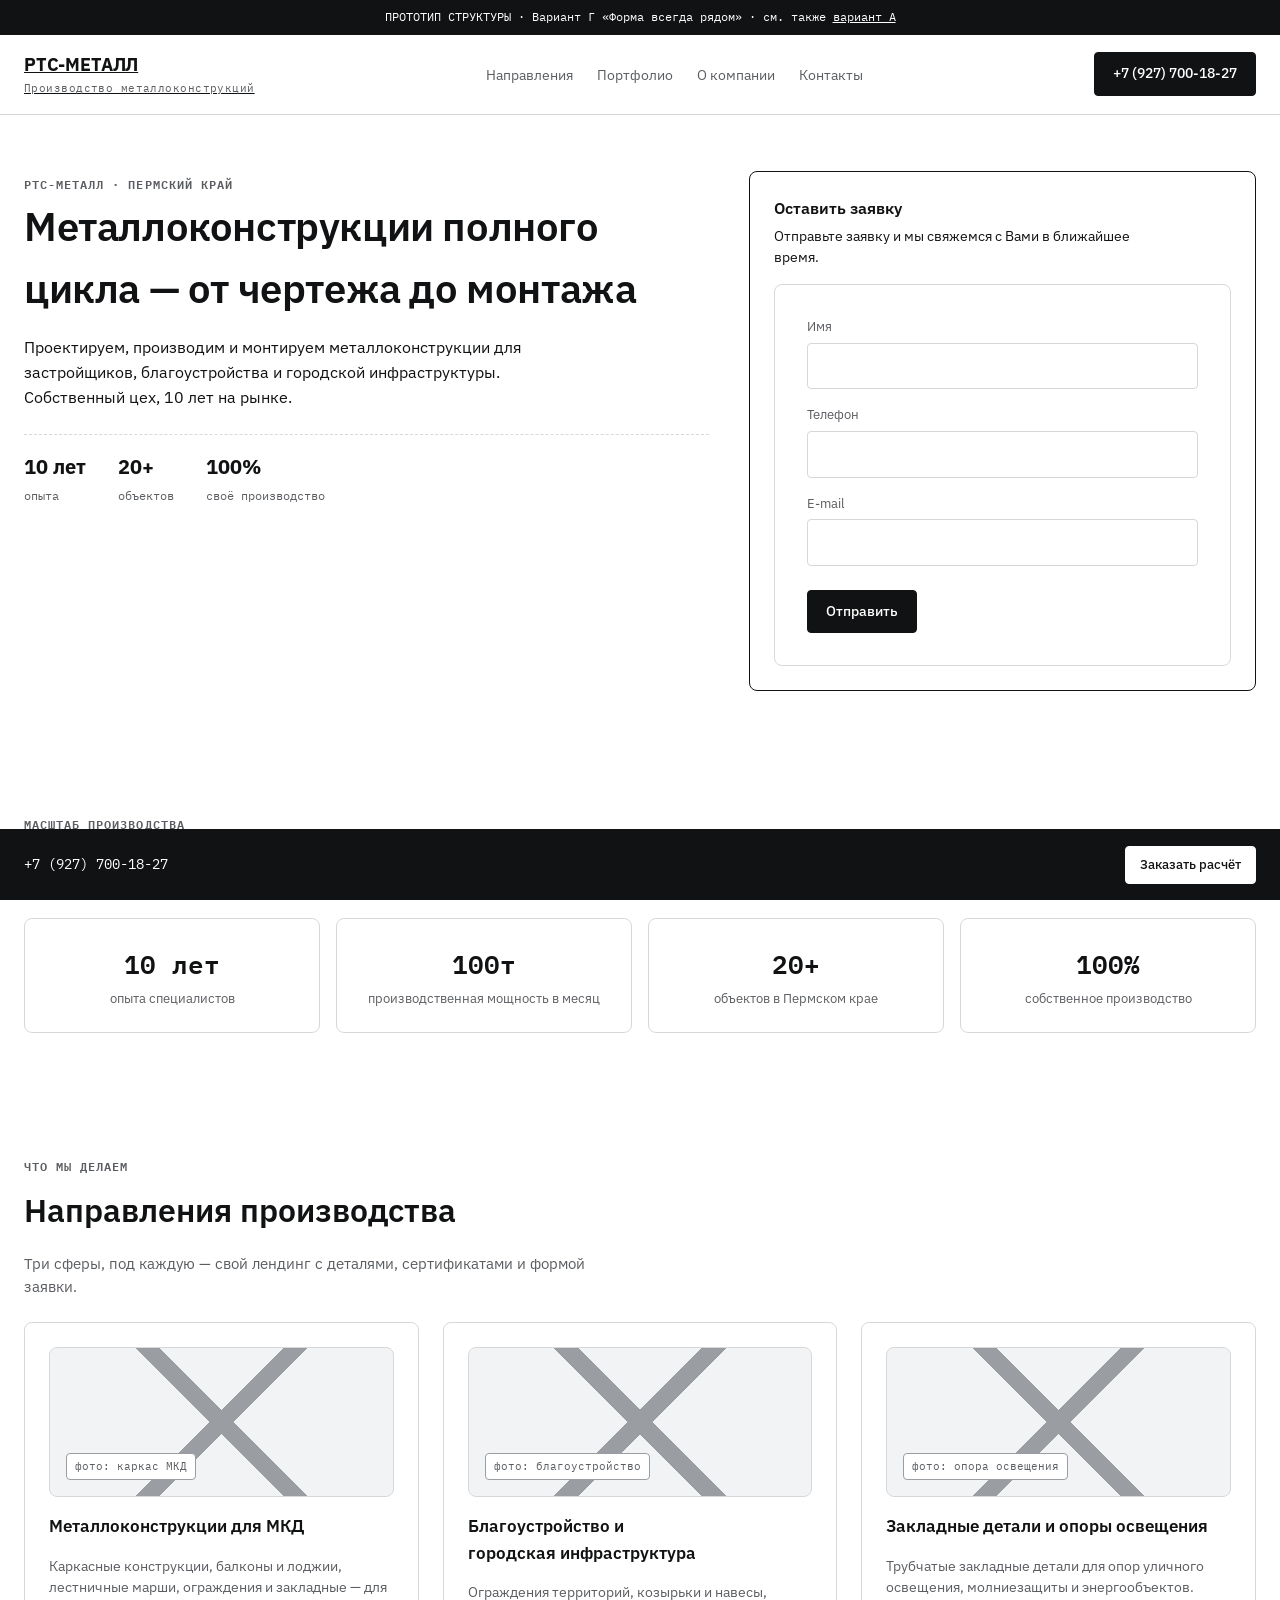
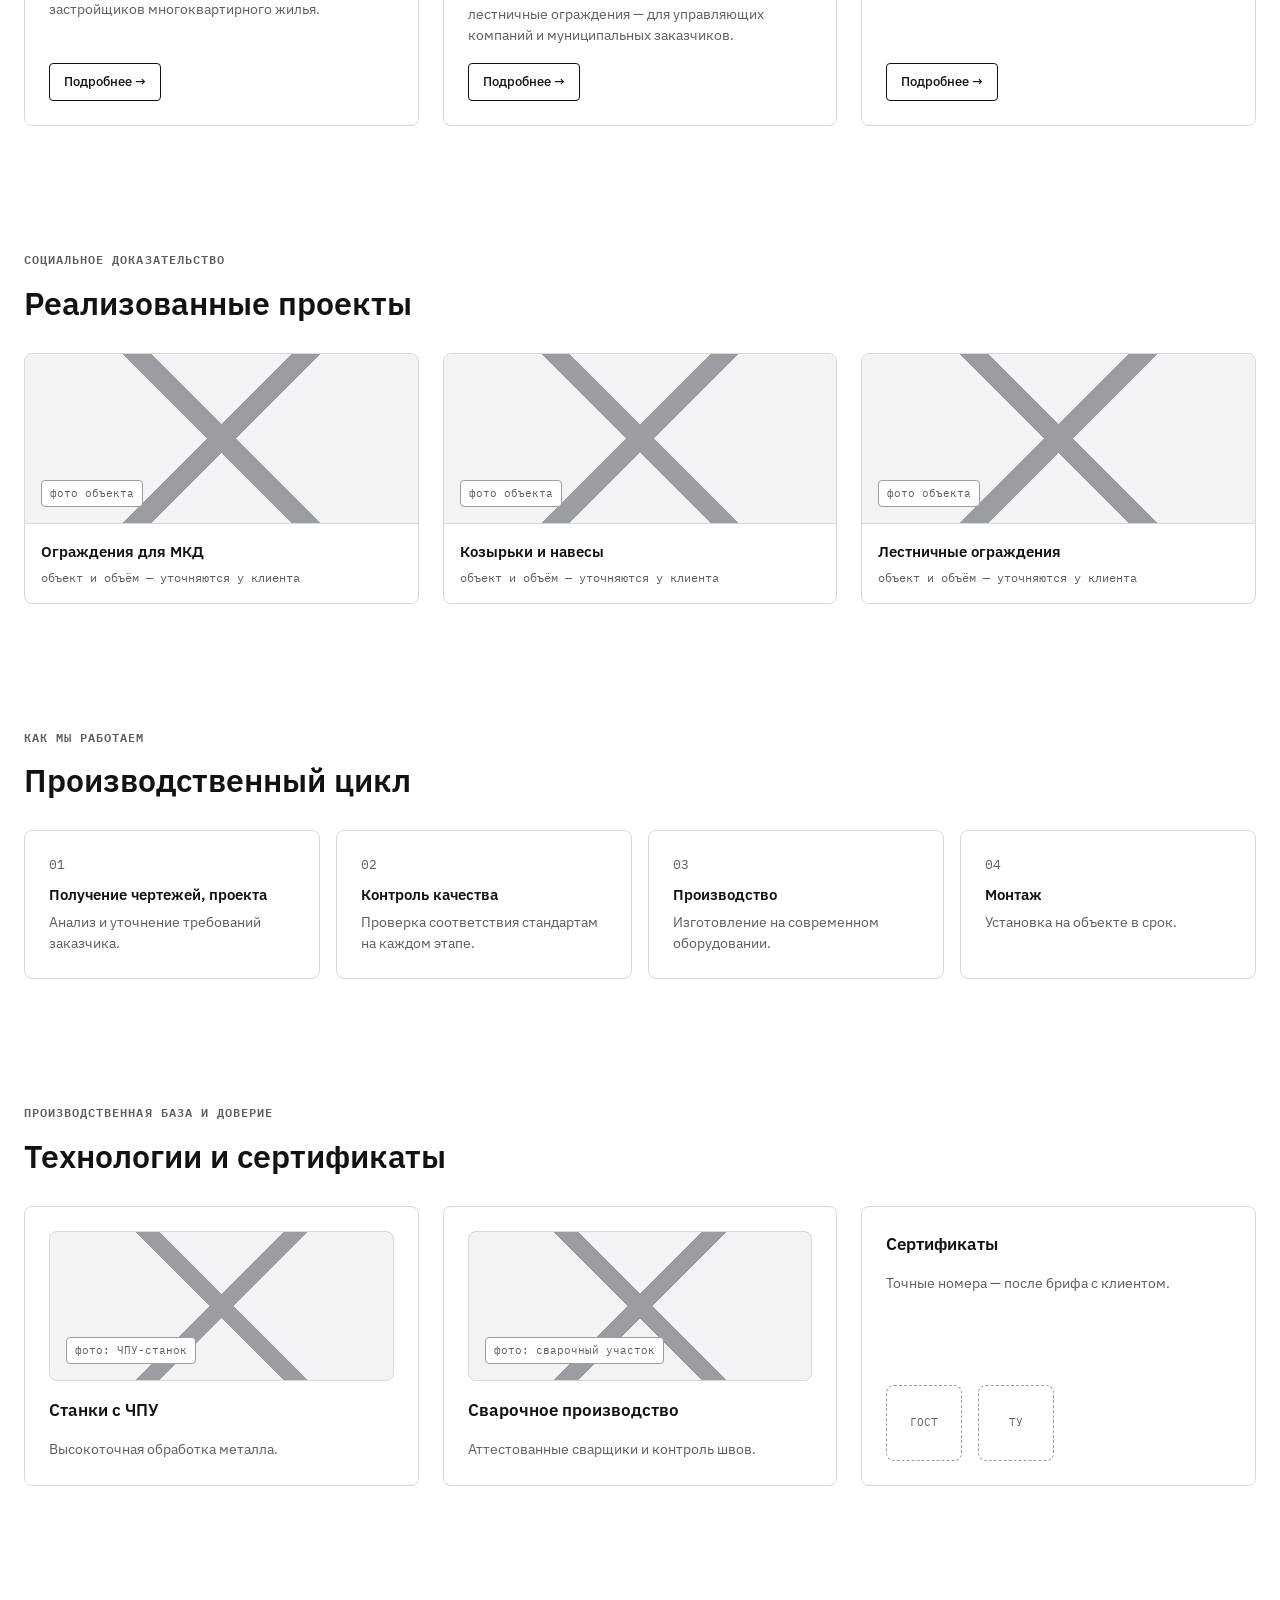
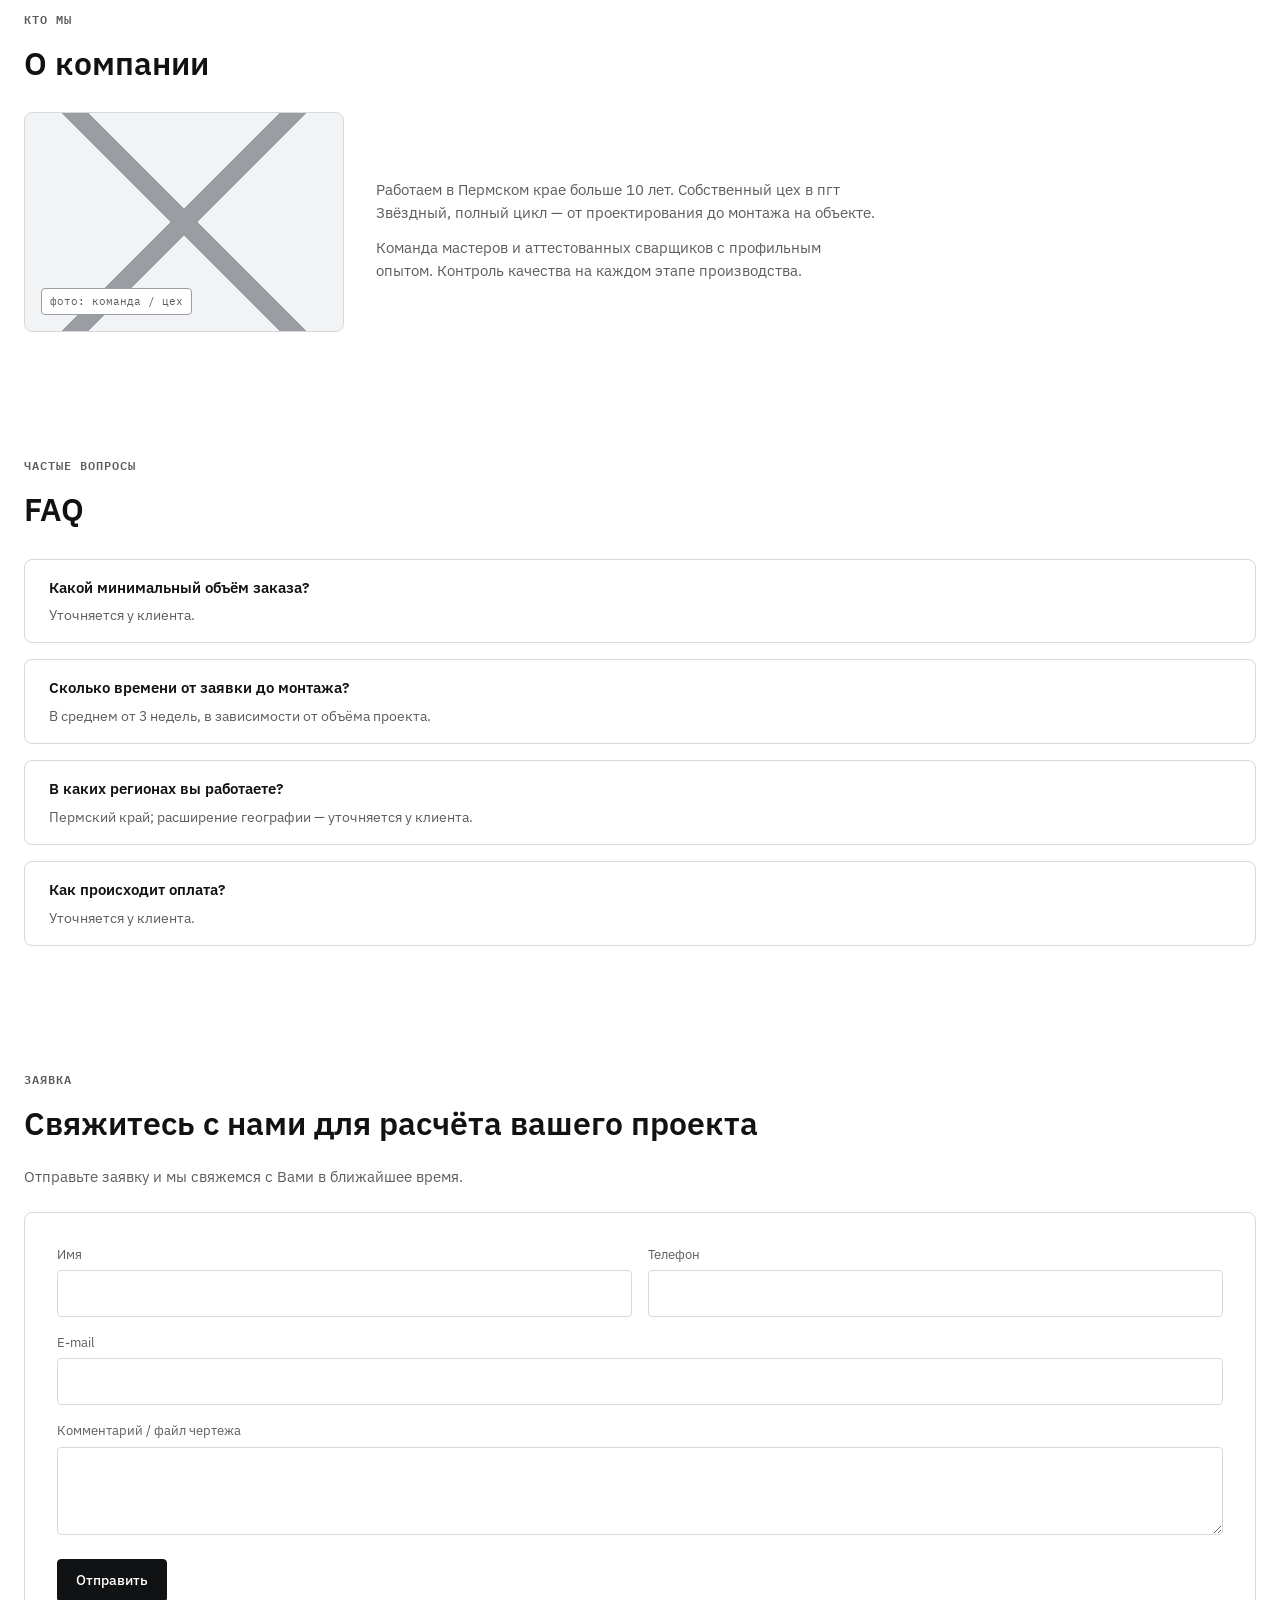
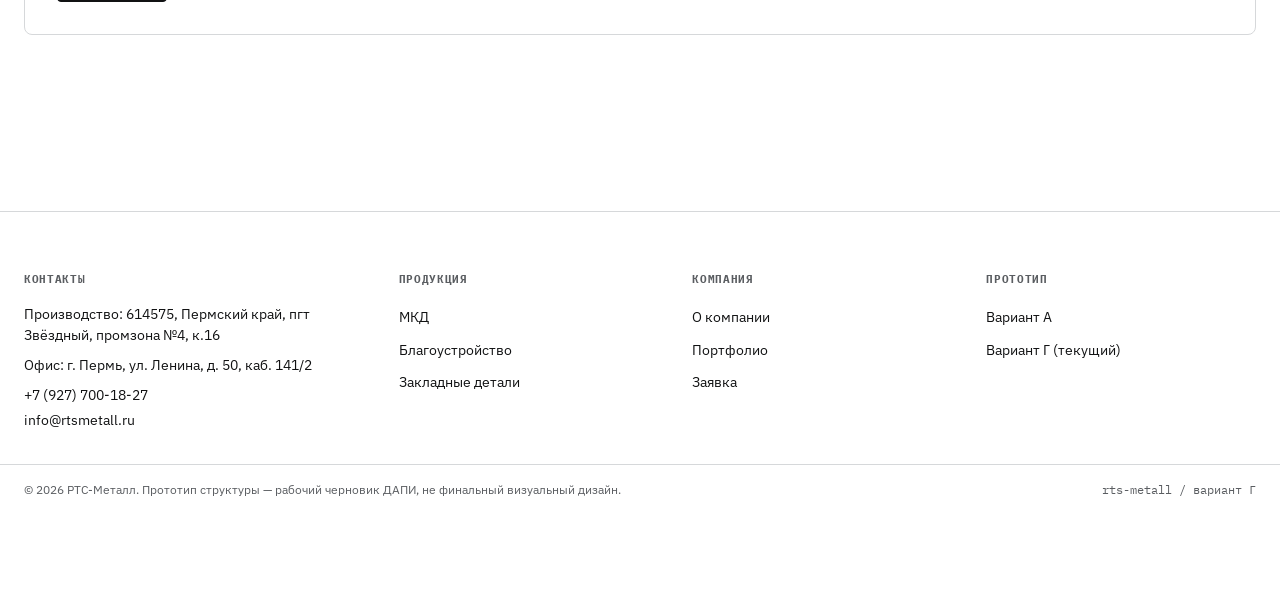
==== v2/index.html @ 7f922df5 "РТС-Металл: черно-белый прототип структуры (варианты А и Г) Вариант А (/) — доверие вперед, цифры ср" ====
<!doctype html>
<html lang="ru">
<head>
<meta charset="utf-8">
<meta name="viewport" content="width=device-width, initial-scale=1">
<title>РТС-Металл — прототип (вариант Г)</title>
<meta name="robots" content="noindex, nofollow">
<link rel="preconnect" href="https://fonts.googleapis.com">
<link rel="stylesheet" href="https://fonts.googleapis.com/css2?family=IBM+Plex+Sans:wght@400;500;600;700&family=IBM+Plex+Mono:wght@400;500;600&display=swap">
<link rel="stylesheet" href="/styles.css">
</head>
<body>

<div class="proto-bar">ПРОТОТИП СТРУКТУРЫ · Вариант Г «Форма всегда рядом» · см. также <a href="/">вариант А</a></div>

<header class="site-header">
  <div class="container row">
    <a href="/v2/" class="logo">РТС-МЕТАЛЛ<small>Производство металлоконструкций</small></a>
    <ul class="main-nav">
      <li><a href="#directions">Направления</a></li>
      <li><a href="#cases">Портфолио</a></li>
      <li><a href="#company">О компании</a></li>
      <li><a href="#contacts">Контакты</a></li>
    </ul>
    <a class="btn solid" href="tel:+79277001827">+7 (927) 700-18-27</a>
  </div>
</header>

<main>

  <section class="container hero-split">
    <div>
      <span class="eyebrow">РТС-Металл · Пермский край</span>
      <h1>Металлоконструкции полного цикла — от чертежа до монтажа</h1>
      <p class="lede">Проектируем, производим и монтируем металлоконструкции для застройщиков, благоустройства и городской инфраструктуры. Собственный цех, 10 лет на рынке.</p>
      <div class="stat-inline">
        <div><b>10 лет</b><span>опыта</span></div>
        <div><b>20+</b><span>объектов</span></div>
        <div><b>100%</b><span>своё производство</span></div>
      </div>
    </div>
    <div class="form-card">
      <h3>Оставить заявку</h3>
      <p class="lede">Отправьте заявку и мы свяжемся с Вами в ближайшее время.</p>
      <form class="form" style="margin-top:16px">
        <div class="field full"><label for="name">Имя</label><input id="name" type="text" required></div>
        <div class="field full"><label for="phone">Телефон</label><input id="phone" type="tel" required></div>
        <div class="field full"><label for="email">E-mail</label><input id="email" type="email"></div>
        <button class="btn solid" type="submit">Отправить</button>
      </form>
    </div>
  </section>

  <section class="container section">
    <span class="eyebrow">Масштаб производства</span>
    <h2>Цифры и факты</h2>
    <div class="stats-grid">
      <div class="stat-box"><div class="num">10 лет</div><div class="cap">опыта специалистов</div></div>
      <div class="stat-box"><div class="num">100т</div><div class="cap">производственная мощность в месяц</div></div>
      <div class="stat-box"><div class="num">20+</div><div class="cap">объектов в Пермском крае</div></div>
      <div class="stat-box"><div class="num">100%</div><div class="cap">собственное производство</div></div>
    </div>
  </section>

  <section class="container section" id="directions">
    <span class="eyebrow">Что мы делаем</span>
    <h2>Направления производства</h2>
    <p class="lede">Три сферы, под каждую — свой лендинг с деталями, сертификатами и формой заявки.</p>
    <div class="cards-3">
      <div class="card">
        <div class="ph-img"><span class="cap">фото: каркас МКД</span></div>
        <h3>Металлоконструкции для МКД</h3>
        <p>Каркасные конструкции, балконы и лоджии, лестничные марши, ограждения и закладные — для застройщиков многоквартирного жилья.</p>
        <a class="btn small" href="#">Подробнее →</a>
      </div>
      <div class="card">
        <div class="ph-img"><span class="cap">фото: благоустройство</span></div>
        <h3>Благоустройство и городская инфраструктура</h3>
        <p>Ограждения территорий, козырьки и навесы, лестничные ограждения — для управляющих компаний и муниципальных заказчиков.</p>
        <a class="btn small" href="#">Подробнее →</a>
      </div>
      <div class="card">
        <div class="ph-img"><span class="cap">фото: опора освещения</span></div>
        <h3>Закладные детали и опоры освещения</h3>
        <p>Трубчатые закладные детали для опор уличного освещения, молниезащиты и энергообъектов.</p>
        <a class="btn small" href="#">Подробнее →</a>
      </div>
    </div>
  </section>

  <section class="container section" id="cases">
    <span class="eyebrow">Социальное доказательство</span>
    <h2>Реализованные проекты</h2>
    <div class="cases">
      <div class="case">
        <div class="ph-img"><span class="cap">фото объекта</span></div>
        <div class="body"><h4>Ограждения для МКД</h4><div class="meta">объект и объём — уточняются у клиента</div></div>
      </div>
      <div class="case">
        <div class="ph-img"><span class="cap">фото объекта</span></div>
        <div class="body"><h4>Козырьки и навесы</h4><div class="meta">объект и объём — уточняются у клиента</div></div>
      </div>
      <div class="case">
        <div class="ph-img"><span class="cap">фото объекта</span></div>
        <div class="body"><h4>Лестничные ограждения</h4><div class="meta">объект и объём — уточняются у клиента</div></div>
      </div>
    </div>
  </section>

  <section class="container section">
    <span class="eyebrow">Как мы работаем</span>
    <h2>Производственный цикл</h2>
    <div class="steps">
      <div class="step"><div class="n">01</div><h4>Получение чертежей, проекта</h4><p>Анализ и уточнение требований заказчика.</p></div>
      <div class="step"><div class="n">02</div><h4>Контроль качества</h4><p>Проверка соответствия стандартам на каждом этапе.</p></div>
      <div class="step"><div class="n">03</div><h4>Производство</h4><p>Изготовление на современном оборудовании.</p></div>
      <div class="step"><div class="n">04</div><h4>Монтаж</h4><p>Установка на объекте в срок.</p></div>
    </div>
  </section>

  <section class="container section">
    <span class="eyebrow">Производственная база и доверие</span>
    <h2>Технологии и сертификаты</h2>
    <div class="cards-3">
      <div class="card"><div class="ph-img"><span class="cap">фото: ЧПУ-станок</span></div><h3>Станки с ЧПУ</h3><p>Высокоточная обработка металла.</p></div>
      <div class="card"><div class="ph-img"><span class="cap">фото: сварочный участок</span></div><h3>Сварочное производство</h3><p>Аттестованные сварщики и контроль швов.</p></div>
      <div class="card">
        <h3>Сертификаты</h3>
        <p>Точные номера — после брифа с клиентом.</p>
        <div class="badges" style="margin-top:auto">
          <div class="badge" style="width:76px;height:76px"><span>ГОСТ</span></div>
          <div class="badge" style="width:76px;height:76px"><span>ТУ</span></div>
        </div>
      </div>
    </div>
  </section>

  <section class="container section" id="company">
    <span class="eyebrow">Кто мы</span>
    <h2>О компании</h2>
    <div class="team">
      <div class="ph-img"><span class="cap">фото: команда / цех</span></div>
      <div>
        <p>Работаем в Пермском крае больше 10 лет. Собственный цех в пгт Звёздный, полный цикл — от проектирования до монтажа на объекте.</p>
        <p style="margin-top:12px">Команда мастеров и аттестованных сварщиков с профильным опытом. Контроль качества на каждом этапе производства.</p>
      </div>
    </div>
  </section>

  <section class="container section">
    <span class="eyebrow">Частые вопросы</span>
    <h2>FAQ</h2>
    <div class="faq">
      <div class="faq-item"><h4>Какой минимальный объём заказа?</h4><p>Уточняется у клиента.</p></div>
      <div class="faq-item"><h4>Сколько времени от заявки до монтажа?</h4><p>В среднем от 3 недель, в зависимости от объёма проекта.</p></div>
      <div class="faq-item"><h4>В каких регионах вы работаете?</h4><p>Пермский край; расширение географии — уточняется у клиента.</p></div>
      <div class="faq-item"><h4>Как происходит оплата?</h4><p>Уточняется у клиента.</p></div>
    </div>
  </section>

  <section class="container section" id="form">
    <span class="eyebrow">Заявка</span>
    <h2>Свяжитесь с нами для расчёта вашего проекта</h2>
    <p class="lede">Отправьте заявку и мы свяжемся с Вами в ближайшее время.</p>
    <form class="form">
      <div class="field"><label for="name2">Имя</label><input id="name2" type="text" required></div>
      <div class="field"><label for="phone2">Телефон</label><input id="phone2" type="tel" required></div>
      <div class="field full"><label for="email2">E-mail</label><input id="email2" type="email"></div>
      <div class="field full"><label for="comment2">Комментарий / файл чертежа</label><textarea id="comment2"></textarea></div>
      <button class="btn solid" type="submit">Отправить</button>
    </form>
  </section>

</main>

<footer class="site-footer" id="contacts">
  <div class="container footer-grid">
    <div>
      <h5>Контакты</h5>
      <p>Производство: 614575, Пермский край, пгт Звёздный, промзона №4, к.16</p>
      <p style="margin-top:8px">Офис: г. Пермь, ул. Ленина, д. 50, каб. 141/2</p>
      <p style="margin-top:8px"><a href="tel:+79277001827">+7 (927) 700-18-27</a></p>
      <p style="margin-top:4px"><a href="mailto:info@rtsmetall.ru">info@rtsmetall.ru</a></p>
    </div>
    <div>
      <h5>Продукция</h5>
      <ul><li><a href="#">МКД</a></li><li><a href="#">Благоустройство</a></li><li><a href="#">Закладные детали</a></li></ul>
    </div>
    <div>
      <h5>Компания</h5>
      <ul><li><a href="#company">О компании</a></li><li><a href="#cases">Портфолио</a></li><li><a href="#form">Заявка</a></li></ul>
    </div>
    <div>
      <h5>Прототип</h5>
      <ul><li><a href="/">Вариант А</a></li><li><a href="/v2/">Вариант Г (текущий)</a></li></ul>
    </div>
  </div>
  <div class="container footer-bottom">
    <span>© 2026 РТС-Металл. Прототип структуры — рабочий черновик ДАПИ, не финальный визуальный дизайн.</span>
    <span class="mono">rts-metall / вариант Г</span>
  </div>
</footer>

<div class="sticky-cta">
  <div class="container row">
    <span class="phone">+7 (927) 700-18-27</span>
    <a class="btn solid small" href="#form">Заказать расчёт</a>
  </div>
</div>

</body>
</html>
---- styles.css ----
/* РТС-Металл — прототип. Чёрно-белый, без брендового цвета — рабочая структура.
   Токены ниже = черновик дизайн-системы проекта (см. README.md). */

:root{
  --ink:#111213;
  --ink-soft:#5a5d61;
  --line:#d6d8da;
  --line-strong:#9a9ea2;
  --panel:#f2f3f4;
  --bg:#ffffff;

  /* сетка 8px */
  --sp-1:8px; --sp-2:16px; --sp-3:24px; --sp-4:32px; --sp-5:40px; --sp-6:56px; --sp-7:80px; --sp-8:120px;
  --container:1280px;

  /* радиусы: 4 — контролы, 8 — карточки, 0 — full-bleed */
  --r-control:4px; --r-card:8px;
  --rhythm-desktop:120px; --rhythm-mobile:60px;
}

*{box-sizing:border-box}
html{-webkit-text-size-adjust:100%}
body{
  margin:0; background:var(--bg); color:var(--ink);
  font-family:"IBM Plex Sans",system-ui,-apple-system,"Segoe UI",sans-serif;
  line-height:1.55; font-size:16px;
}
.mono{font-family:"IBM Plex Mono",ui-monospace,Menlo,monospace}
h1,h2,h3,h4{margin:0; font-weight:600; text-wrap:balance}
p{margin:0}
a{color:inherit}
img{max-width:100%; display:block}
button{font:inherit; cursor:pointer}

.container{max-width:var(--container); margin:0 auto; padding:0 var(--sp-3)}
@media (max-width:720px){ .container{padding:0 var(--sp-2)} }

/* прототип-плашка */
.proto-bar{
  background:var(--ink); color:var(--bg); font-family:"IBM Plex Mono",monospace; font-size:12px;
  text-align:center; padding:var(--sp-1) var(--sp-2);
}
.proto-bar a{color:var(--bg); text-decoration:underline}

/* header */
.site-header{
  border-bottom:1px solid var(--line);
  padding:var(--sp-2) 0;
}
.site-header .row{display:flex; align-items:center; justify-content:space-between; gap:var(--sp-3)}
.logo{font-weight:700; font-size:18px; letter-spacing:-.01em}
.logo small{display:block; font-weight:400; font-size:11px; color:var(--ink-soft); font-family:"IBM Plex Mono",monospace; letter-spacing:.04em; margin-top:2px}
.main-nav{display:flex; gap:var(--sp-3); list-style:none; margin:0; padding:0}
.main-nav a{text-decoration:none; font-size:14px; color:var(--ink-soft)}
.main-nav a:hover{color:var(--ink)}
.btn{
  display:inline-flex; align-items:center; gap:6px; font-size:14px; font-weight:500;
  padding:10px 18px; border-radius:var(--r-control); border:1px solid var(--ink); text-decoration:none;
  background:transparent; color:var(--ink);
}
.btn.solid{background:var(--ink); color:var(--bg)}
.btn.small{padding:8px 14px; font-size:13px}
@media (max-width:760px){ .main-nav{display:none} }

/* section rhythm */
.section{padding-top:var(--rhythm-mobile); padding-bottom:0}
@media (min-width:761px){ .section{padding-top:var(--rhythm-desktop)} }
.section:last-of-type{padding-bottom:var(--rhythm-mobile)}
@media (min-width:761px){ .section:last-of-type{padding-bottom:var(--rhythm-desktop)} }

.eyebrow{
  font-family:"IBM Plex Mono",monospace; font-size:11.5px; text-transform:uppercase; letter-spacing:.09em;
  color:var(--ink-soft); font-weight:600;
}
.section h2{font-size:clamp(24px,3vw,32px); margin-top:var(--sp-1)}
.section .lede{color:var(--ink-soft); font-size:15px; margin-top:var(--sp-2); max-width:64ch}
.rule{border:none; border-top:1px solid var(--line); margin:var(--sp-3) 0 0}

/* placeholder photo */
.ph-img{
  position:relative; background:var(--panel); border:1px solid var(--line); border-radius:var(--r-card);
  background-image:
    linear-gradient(135deg, transparent 47.5%, var(--line-strong) 47.5%, var(--line-strong) 52.5%, transparent 52.5%),
    linear-gradient(45deg, transparent 47.5%, var(--line-strong) 47.5%, var(--line-strong) 52.5%, transparent 52.5%);
}
.ph-img.full-bleed{border-radius:0; border-left:none; border-right:none}
.ph-img .cap{
  position:absolute; left:var(--sp-2); bottom:var(--sp-2); font-family:"IBM Plex Mono",monospace;
  font-size:11px; background:var(--bg); border:1px solid var(--line-strong); border-radius:var(--r-control);
  padding:4px 8px; color:var(--ink-soft);
}

/* hero A */
.hero{display:grid; grid-template-columns:1.05fr .95fr; gap:var(--sp-5); align-items:center; padding-top:var(--sp-6)}
@media (max-width:900px){ .hero{grid-template-columns:1fr; padding-top:var(--sp-4)} }
.hero h1{font-size:clamp(30px,4.2vw,46px); letter-spacing:-.01em}
.hero .lede{font-size:17px; margin-top:var(--sp-2); max-width:52ch}
.hero .ctas{display:flex; gap:var(--sp-2); margin-top:var(--sp-3); flex-wrap:wrap}
.hero .ph-img{height:360px}
@media (max-width:900px){ .hero .ph-img{height:220px} }

/* hero split (Г) */
.hero-split{display:grid; grid-template-columns:1.15fr .85fr; gap:var(--sp-5); align-items:start; padding-top:var(--sp-6)}
@media (max-width:900px){ .hero-split{grid-template-columns:1fr; padding-top:var(--sp-4)} }
.hero-split h1{font-size:clamp(28px,3.8vw,40px); letter-spacing:-.01em}
.hero-split .lede{font-size:16px; margin-top:var(--sp-2); max-width:50ch}
.stat-inline{display:flex; gap:var(--sp-4); margin-top:var(--sp-3); padding-top:var(--sp-2); border-top:1px dashed var(--line)}
.stat-inline div b{display:block; font-size:20px}
.stat-inline div span{font-family:"IBM Plex Mono",monospace; font-size:11.5px; color:var(--ink-soft)}
.form-card{border:1px solid var(--ink); border-radius:var(--r-card); padding:var(--sp-3)}
.form-card h3{font-size:16px}
.form-card .lede{font-size:13.5px; margin-top:6px}

/* stats grid */
.stats-grid{display:grid; grid-template-columns:repeat(4,1fr); gap:var(--sp-2); margin-top:var(--sp-3)}
@media (max-width:760px){ .stats-grid{grid-template-columns:repeat(2,1fr)} }
.stat-box{border:1px solid var(--line); border-radius:var(--r-card); padding:var(--sp-3); text-align:center}
.stat-box .num{font-family:"IBM Plex Mono",monospace; font-size:26px; font-weight:600}
.stat-box .cap{font-size:12.5px; color:var(--ink-soft); margin-top:6px}

/* cards grid (directions / tech) */
.cards-3{display:grid; grid-template-columns:repeat(3,1fr); gap:var(--sp-3); margin-top:var(--sp-3)}
@media (max-width:900px){ .cards-3{grid-template-columns:1fr} }
.card{border:1px solid var(--line); border-radius:var(--r-card); padding:var(--sp-3); display:flex; flex-direction:column; gap:var(--sp-2)}
.card .ph-img{height:150px}
.card h3{font-size:17px}
.card p{color:var(--ink-soft); font-size:14px}
.card .btn{align-self:flex-start; margin-top:auto}

/* steps */
.steps{display:grid; grid-template-columns:repeat(4,1fr); gap:var(--sp-2); margin-top:var(--sp-3)}
@media (max-width:760px){ .steps{grid-template-columns:1fr 1fr} }
.step{border:1px solid var(--line); border-radius:var(--r-card); padding:var(--sp-3)}
.step .n{font-family:"IBM Plex Mono",monospace; font-size:13px; color:var(--ink-soft)}
.step h4{font-size:15px; margin-top:var(--sp-1)}
.step p{font-size:13.5px; color:var(--ink-soft); margin-top:6px}

/* cases */
.cases{display:grid; grid-template-columns:repeat(3,1fr); gap:var(--sp-3); margin-top:var(--sp-3)}
@media (max-width:900px){ .cases{grid-template-columns:1fr} }
.case{border:1px solid var(--line); border-radius:var(--r-card); overflow:hidden}
.case .ph-img{height:170px; border-radius:0; border:none; border-bottom:1px solid var(--line)}
.case .body{padding:var(--sp-2)}
.case h4{font-size:15px}
.case .meta{font-family:"IBM Plex Mono",monospace; font-size:11.5px; color:var(--ink-soft); margin-top:6px}

/* certs */
.badges{display:flex; gap:var(--sp-2); flex-wrap:wrap; margin-top:var(--sp-3)}
.badge{
  width:100px; height:100px; border:1px dashed var(--line-strong); border-radius:var(--r-card);
  display:flex; align-items:center; justify-content:center; text-align:center; padding:var(--sp-1);
}
.badge span{font-family:"IBM Plex Mono",monospace; font-size:11px; color:var(--ink-soft)}
.cert-note{font-size:13px; color:var(--ink-soft); margin-top:var(--sp-2)}

/* team */
.team{display:grid; grid-template-columns:320px 1fr; gap:var(--sp-4); margin-top:var(--sp-3); align-items:center}
@media (max-width:760px){ .team{grid-template-columns:1fr} }
.team .ph-img{height:220px}
.team p{color:var(--ink-soft); font-size:15px; margin-top:var(--sp-2); max-width:56ch}

/* faq */
.faq{margin-top:var(--sp-3); display:flex; flex-direction:column; gap:var(--sp-2)}
.faq-item{border:1px solid var(--line); border-radius:var(--r-card); padding:var(--sp-2) var(--sp-3)}
.faq-item h4{font-size:15px}
.faq-item p{font-size:14px; color:var(--ink-soft); margin-top:6px}

/* form */
.form{border:1px solid var(--line); border-radius:var(--r-card); padding:var(--sp-4); margin-top:var(--sp-3); display:grid; grid-template-columns:1fr 1fr; gap:var(--sp-2)}
@media (max-width:760px){ .form{grid-template-columns:1fr; padding:var(--sp-3)} }
.form .field{grid-column:span 1; display:flex; flex-direction:column; gap:6px}
.form .field.full{grid-column:1/-1}
.form label{font-size:12.5px; color:var(--ink-soft)}
.form input, .form textarea{
  border:1px solid var(--line); border-radius:var(--r-control); padding:10px 12px; font:inherit; background:var(--bg); color:var(--ink);
}
.form textarea{resize:vertical; min-height:88px}
.form .btn{grid-column:1/-1; justify-self:start; margin-top:var(--sp-1)}

/* sticky bar (variant Г) */
.sticky-cta{
  position:sticky; bottom:0; z-index:5; background:var(--ink); color:var(--bg);
  border-top:1px solid var(--ink);
}
.sticky-cta .row{display:flex; align-items:center; justify-content:space-between; padding:var(--sp-2) var(--sp-3); gap:var(--sp-2)}
.sticky-cta .phone{font-family:"IBM Plex Mono",monospace; font-size:14px}
.sticky-cta .btn.solid{background:var(--bg); color:var(--ink); border-color:var(--bg)}

/* footer */
.site-footer{border-top:1px solid var(--line); padding:var(--sp-5) 0; margin-top:var(--sp-6)}
.footer-grid{display:grid; grid-template-columns:1.3fr 1fr 1fr 1fr; gap:var(--sp-3)}
@media (max-width:760px){ .footer-grid{grid-template-columns:1fr 1fr} }
.footer-grid h5{font-family:"IBM Plex Mono",monospace; font-size:11px; text-transform:uppercase; letter-spacing:.06em; color:var(--ink-soft); margin-bottom:var(--sp-2)}
.footer-grid ul{list-style:none; margin:0; padding:0; display:flex; flex-direction:column; gap:8px}
.footer-grid a{text-decoration:none; font-size:14px; color:var(--ink)}
.footer-grid p{font-size:14px}
.footer-bottom{
  display:flex; justify-content:space-between; flex-wrap:wrap; gap:8px; margin-top:var(--sp-4);
  padding-top:var(--sp-2); border-top:1px solid var(--line); font-size:12px; color:var(--ink-soft);
}
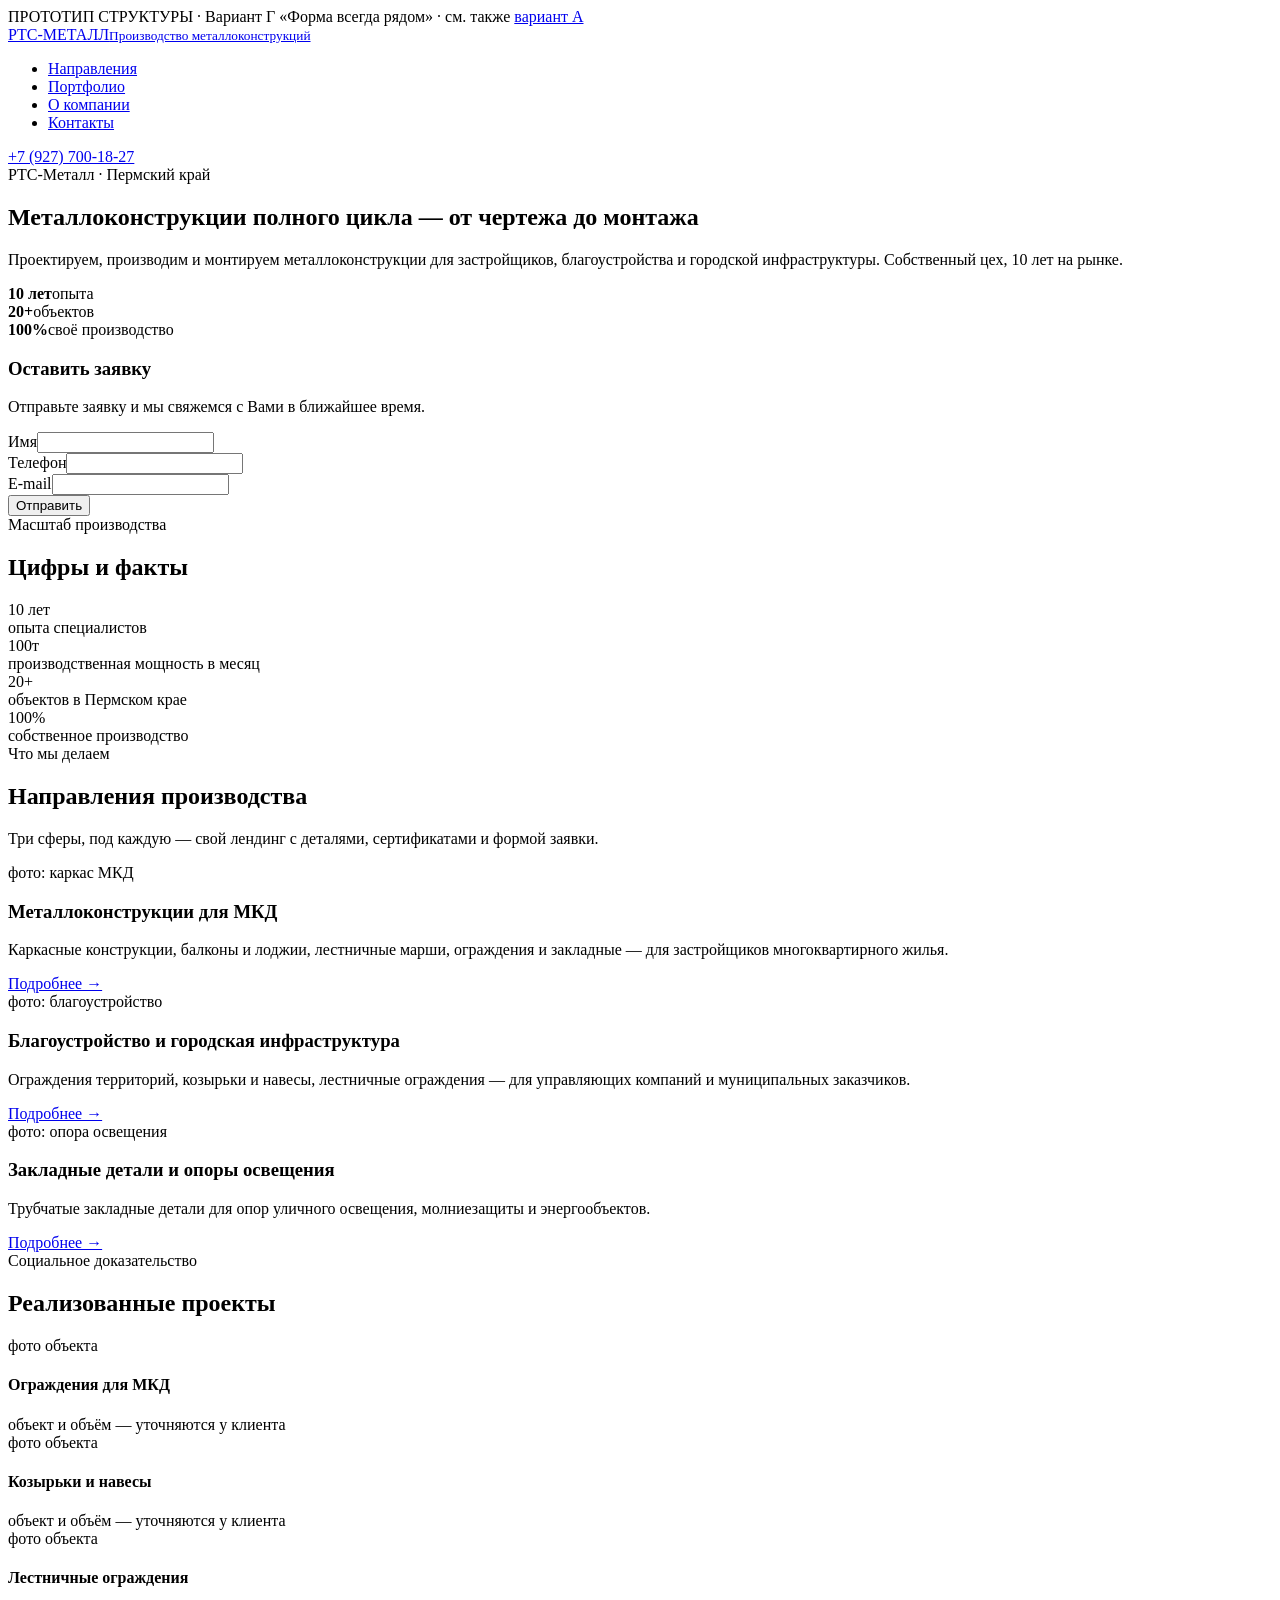
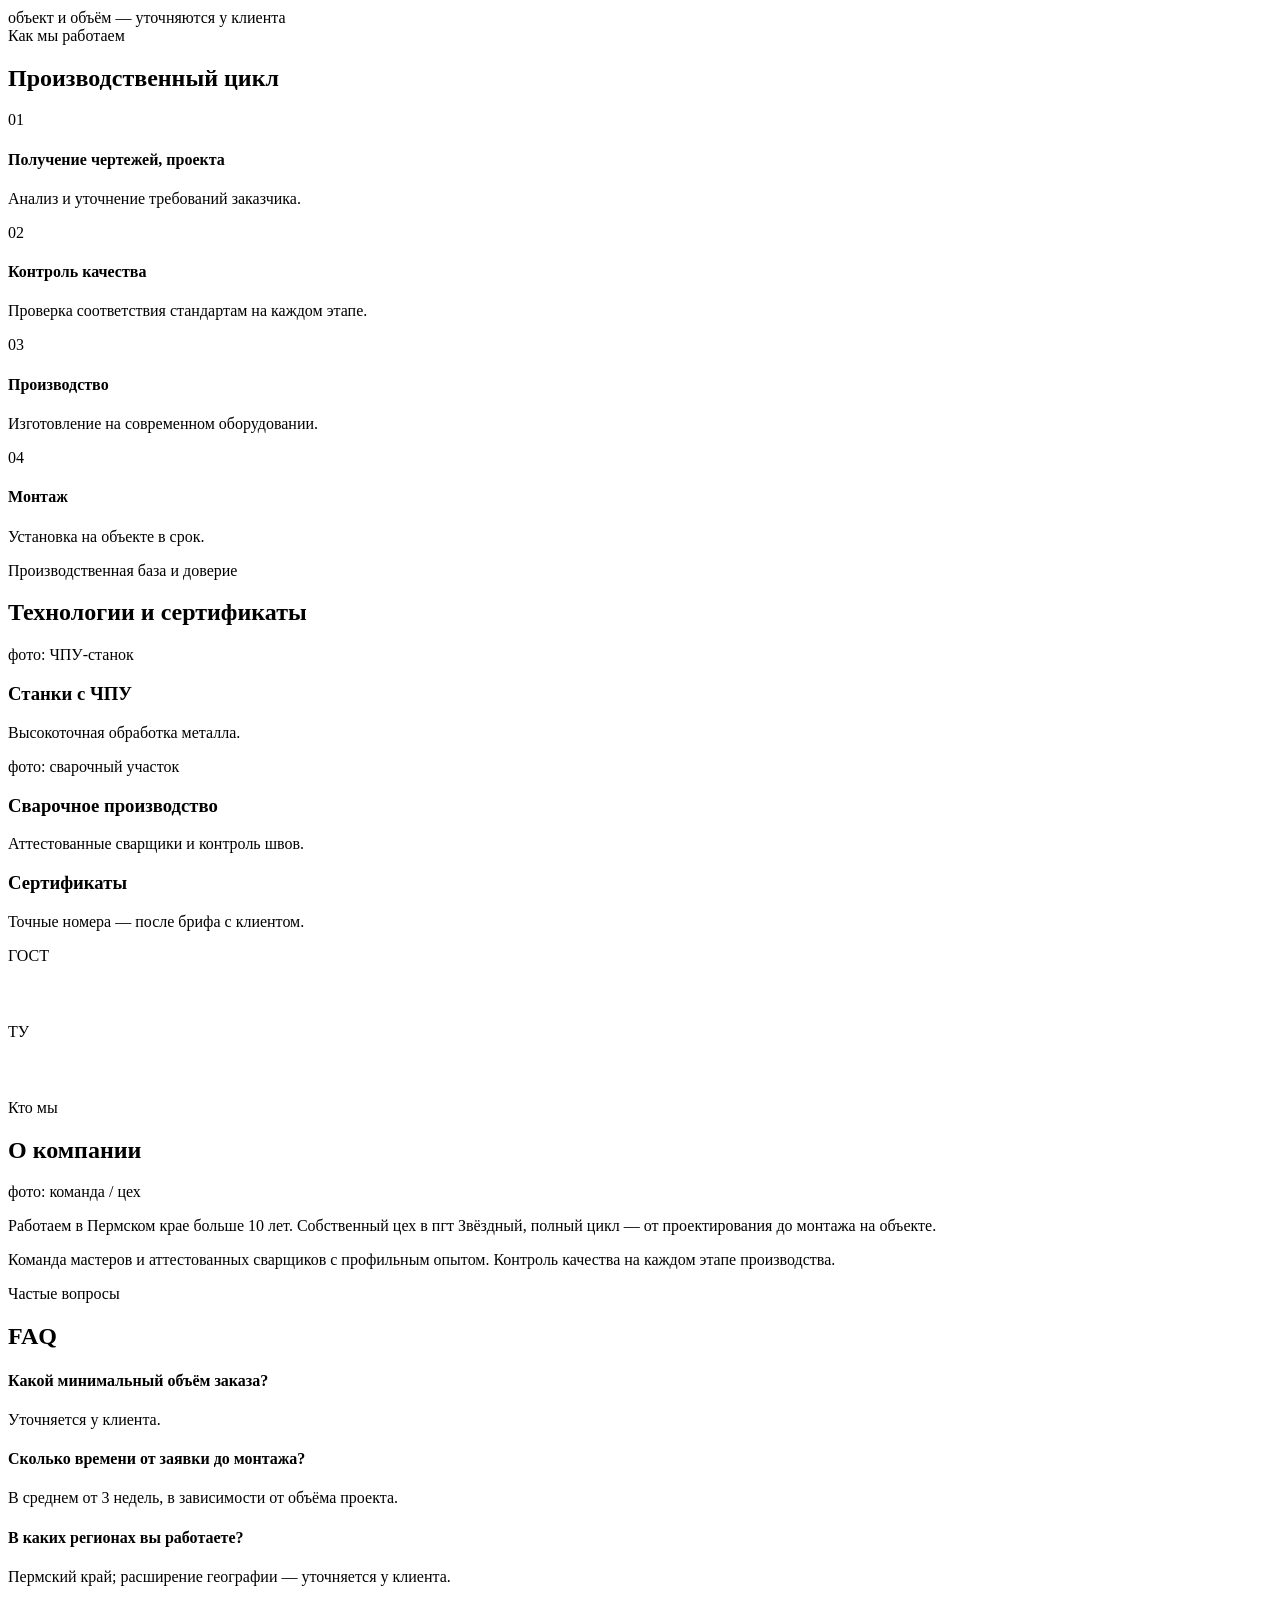
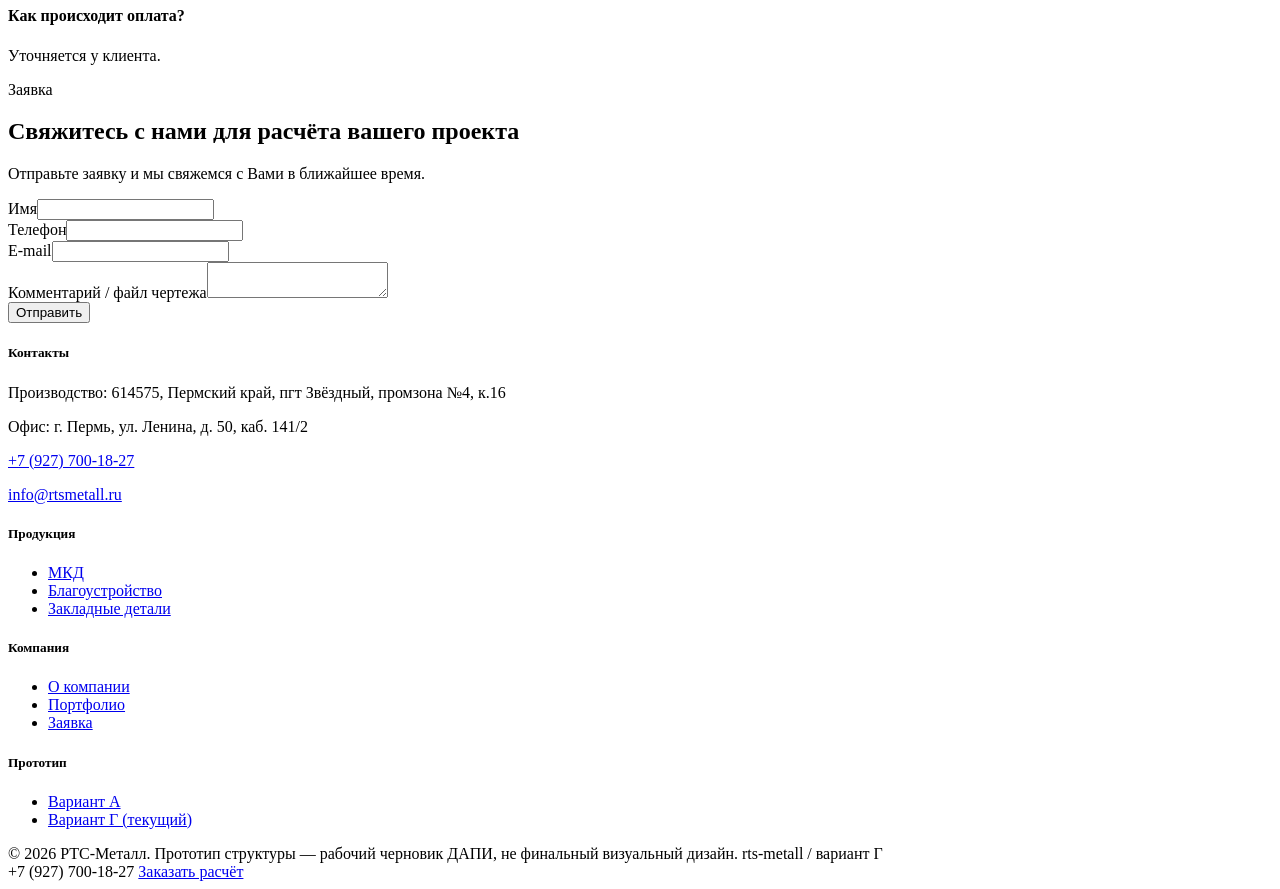
==== commit 8a7a121e: "Fix asset/nav paths for GitHub Pages project subpath Absolute /styles.css and /v2/ links 404'd on tu" ====
--- a/v2/index.html
+++ b/v2/index.html
@@ -7,15 +7,15 @@
 <meta name="robots" content="noindex, nofollow">
 <link rel="preconnect" href="https://fonts.googleapis.com">
 <link rel="stylesheet" href="https://fonts.googleapis.com/css2?family=IBM+Plex+Sans:wght@400;500;600;700&family=IBM+Plex+Mono:wght@400;500;600&display=swap">
-<link rel="stylesheet" href="/styles.css">
+<link rel="stylesheet" href="/rts-metall/styles.css">
 </head>
 <body>
 
-<div class="proto-bar">ПРОТОТИП СТРУКТУРЫ · Вариант Г «Форма всегда рядом» · см. также <a href="/">вариант А</a></div>
+<div class="proto-bar">ПРОТОТИП СТРУКТУРЫ · Вариант Г «Форма всегда рядом» · см. также <a href="/rts-metall/">вариант А</a></div>
 
 <header class="site-header">
   <div class="container row">
-    <a href="/v2/" class="logo">РТС-МЕТАЛЛ<small>Производство металлоконструкций</small></a>
+    <a href="/rts-metall/v2/" class="logo">РТС-МЕТАЛЛ<small>Производство металлоконструкций</small></a>
     <ul class="main-nav">
       <li><a href="#directions">Направления</a></li>
       <li><a href="#cases">Портфолио</a></li>
@@ -192,7 +192,7 @@
     </div>
     <div>
       <h5>Прототип</h5>
-      <ul><li><a href="/">Вариант А</a></li><li><a href="/v2/">Вариант Г (текущий)</a></li></ul>
+      <ul><li><a href="/rts-metall/">Вариант А</a></li><li><a href="/rts-metall/v2/">Вариант Г (текущий)</a></li></ul>
     </div>
   </div>
   <div class="container footer-bottom">
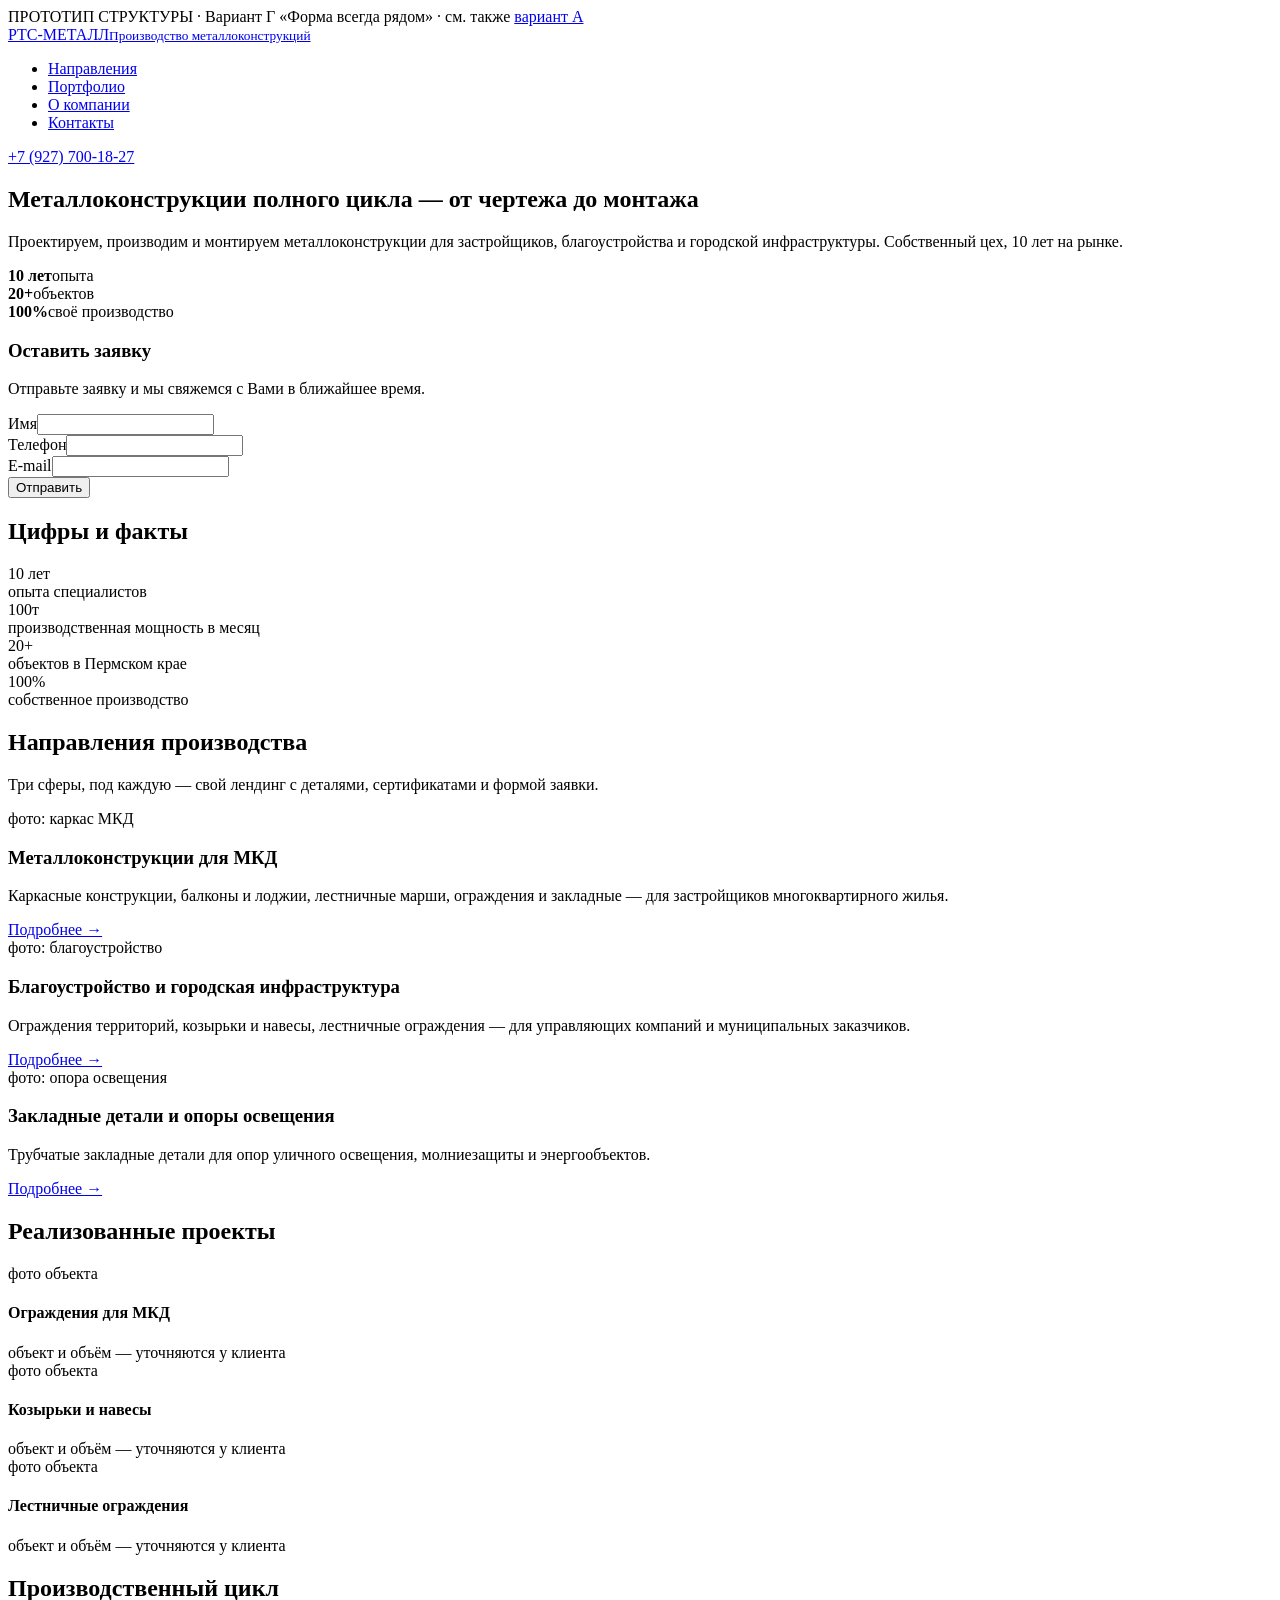
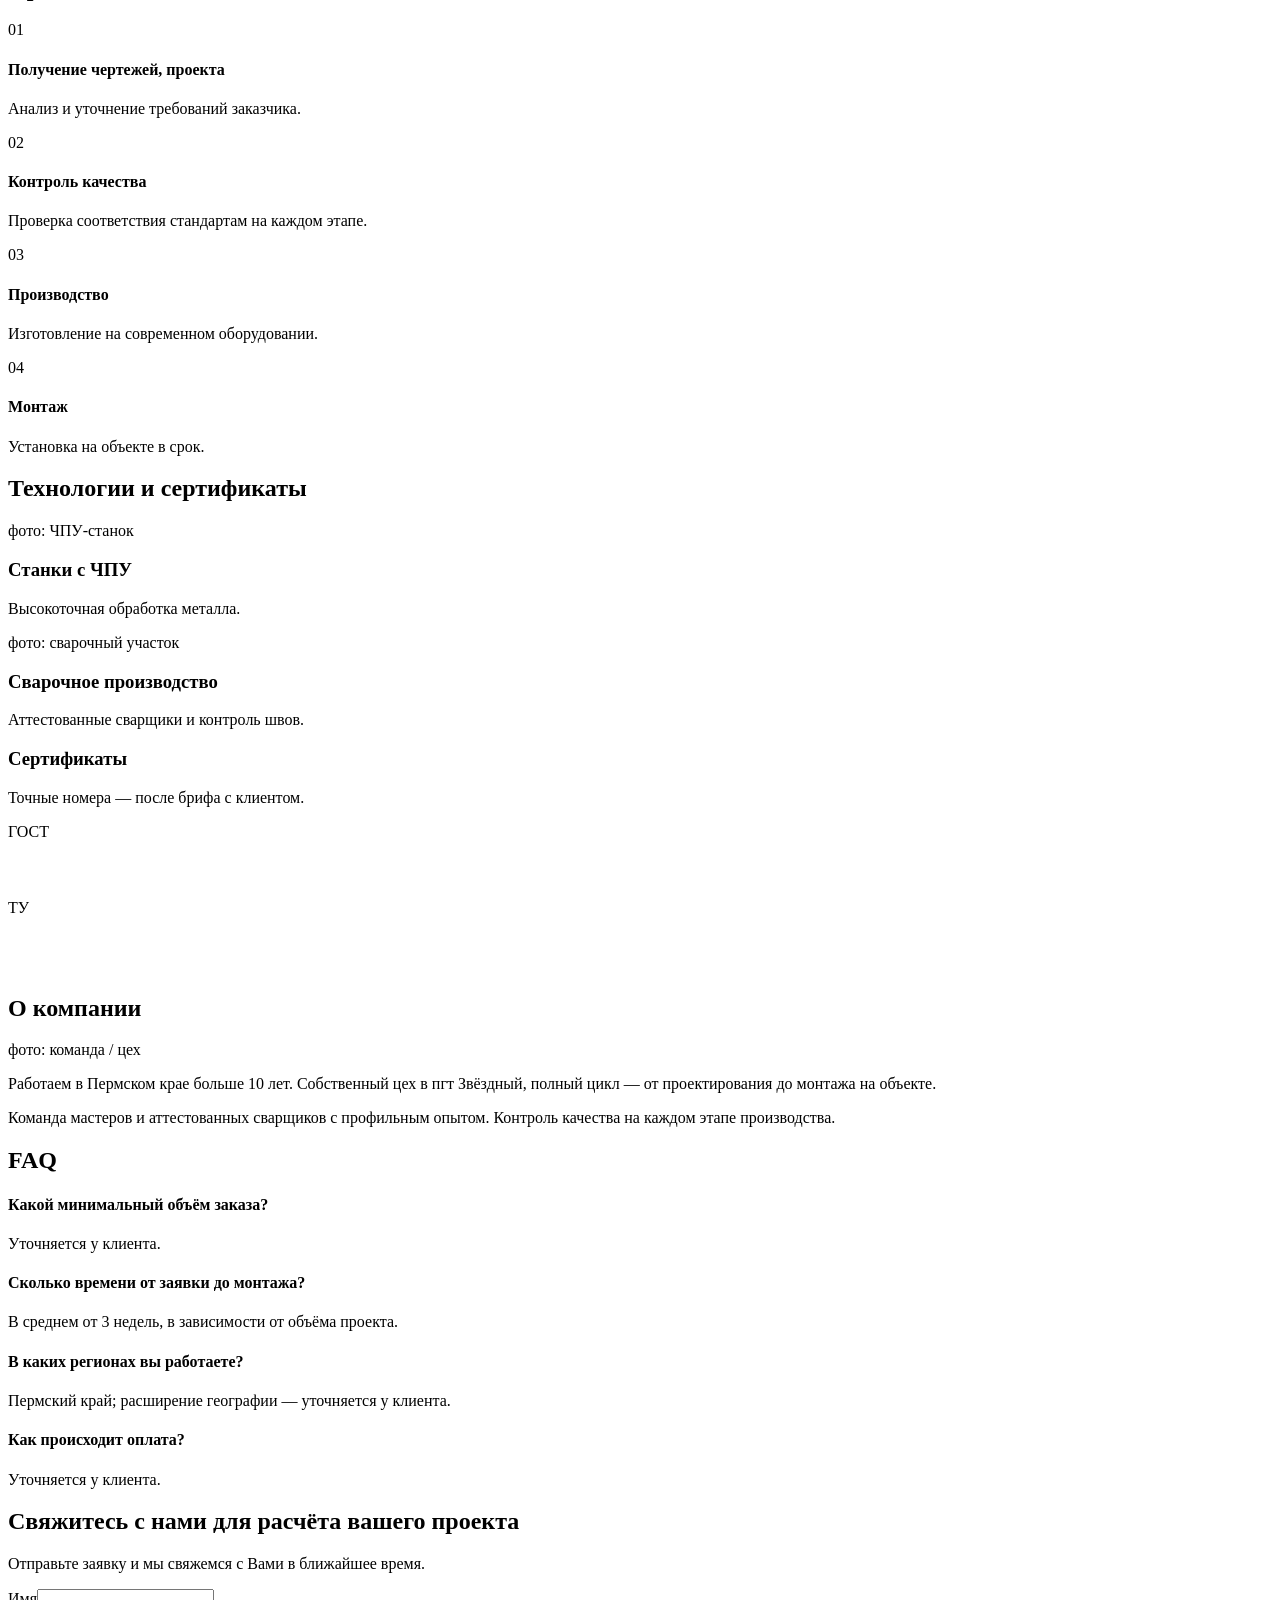
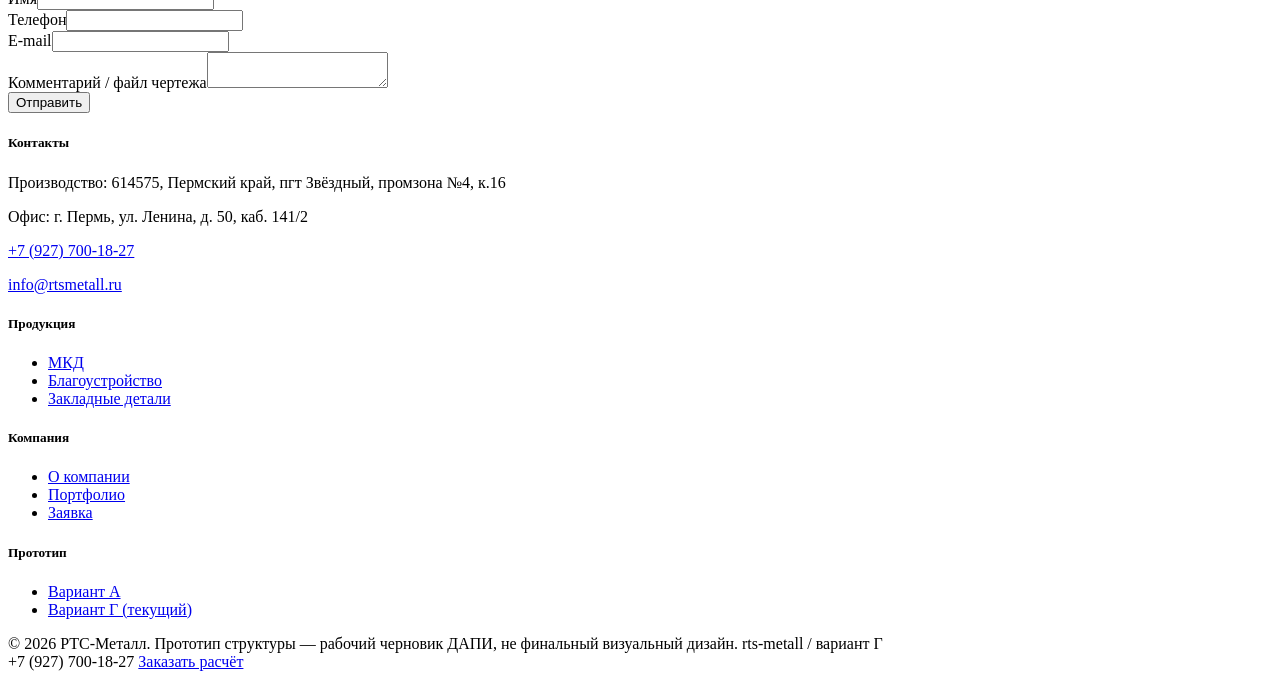
==== commit 86f787c3: "Remove eyebrow/kicker labels above section headings (AI-slop signal) Dropped every <span class="eyeb" ====
--- a/v2/index.html
+++ b/v2/index.html
@@ -30,7 +30,6 @@
 
   <section class="container hero-split">
     <div>
-      <span class="eyebrow">РТС-Металл · Пермский край</span>
       <h1>Металлоконструкции полного цикла — от чертежа до монтажа</h1>
       <p class="lede">Проектируем, производим и монтируем металлоконструкции для застройщиков, благоустройства и городской инфраструктуры. Собственный цех, 10 лет на рынке.</p>
       <div class="stat-inline">
@@ -52,7 +51,6 @@
   </section>
 
   <section class="container section">
-    <span class="eyebrow">Масштаб производства</span>
     <h2>Цифры и факты</h2>
     <div class="stats-grid">
       <div class="stat-box"><div class="num">10 лет</div><div class="cap">опыта специалистов</div></div>
@@ -63,7 +61,6 @@
   </section>
 
   <section class="container section" id="directions">
-    <span class="eyebrow">Что мы делаем</span>
     <h2>Направления производства</h2>
     <p class="lede">Три сферы, под каждую — свой лендинг с деталями, сертификатами и формой заявки.</p>
     <div class="cards-3">
@@ -89,7 +86,6 @@
   </section>
 
   <section class="container section" id="cases">
-    <span class="eyebrow">Социальное доказательство</span>
     <h2>Реализованные проекты</h2>
     <div class="cases">
       <div class="case">
@@ -108,7 +104,6 @@
   </section>
 
   <section class="container section">
-    <span class="eyebrow">Как мы работаем</span>
     <h2>Производственный цикл</h2>
     <div class="steps">
       <div class="step"><div class="n">01</div><h4>Получение чертежей, проекта</h4><p>Анализ и уточнение требований заказчика.</p></div>
@@ -119,7 +114,6 @@
   </section>
 
   <section class="container section">
-    <span class="eyebrow">Производственная база и доверие</span>
     <h2>Технологии и сертификаты</h2>
     <div class="cards-3">
       <div class="card"><div class="ph-img"><span class="cap">фото: ЧПУ-станок</span></div><h3>Станки с ЧПУ</h3><p>Высокоточная обработка металла.</p></div>
@@ -136,7 +130,6 @@
   </section>
 
   <section class="container section" id="company">
-    <span class="eyebrow">Кто мы</span>
     <h2>О компании</h2>
     <div class="team">
       <div class="ph-img"><span class="cap">фото: команда / цех</span></div>
@@ -148,7 +141,6 @@
   </section>
 
   <section class="container section">
-    <span class="eyebrow">Частые вопросы</span>
     <h2>FAQ</h2>
     <div class="faq">
       <div class="faq-item"><h4>Какой минимальный объём заказа?</h4><p>Уточняется у клиента.</p></div>
@@ -159,7 +151,6 @@
   </section>
 
   <section class="container section" id="form">
-    <span class="eyebrow">Заявка</span>
     <h2>Свяжитесь с нами для расчёта вашего проекта</h2>
     <p class="lede">Отправьте заявку и мы свяжемся с Вами в ближайшее время.</p>
     <form class="form">
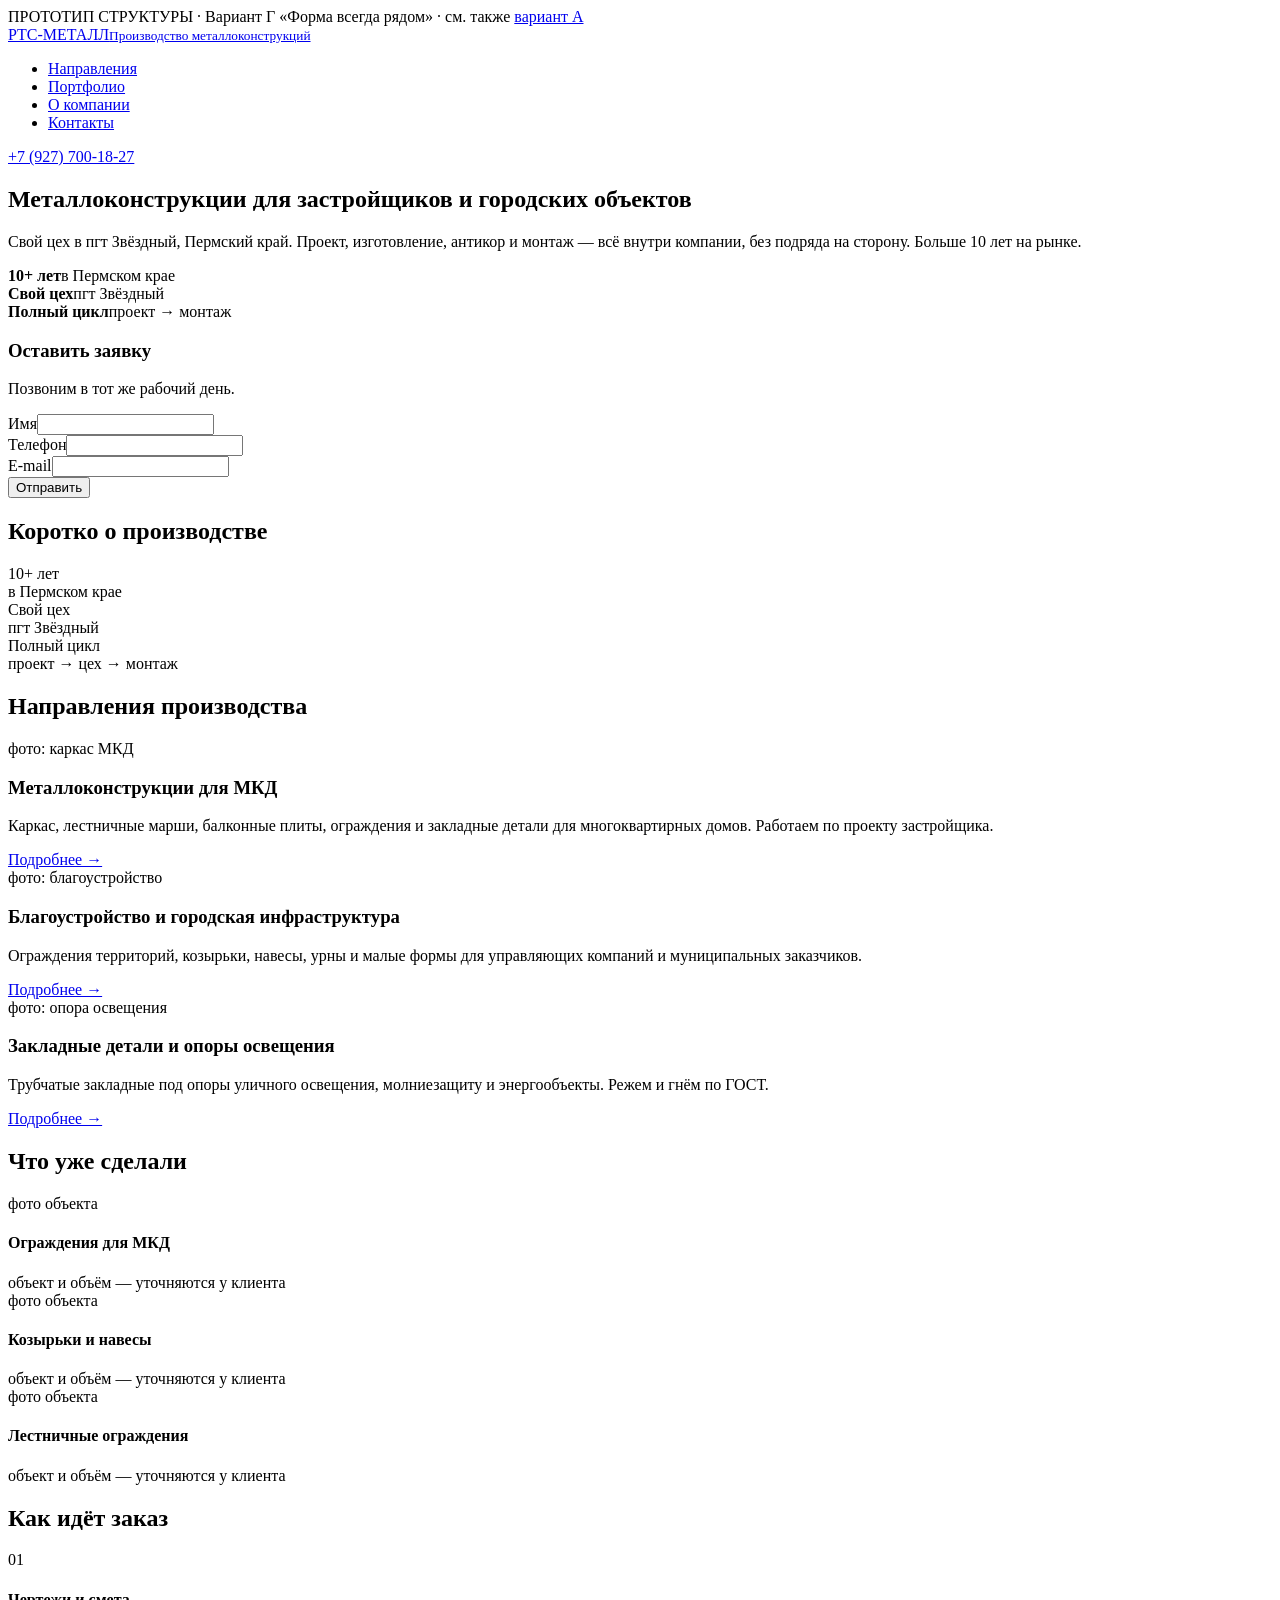
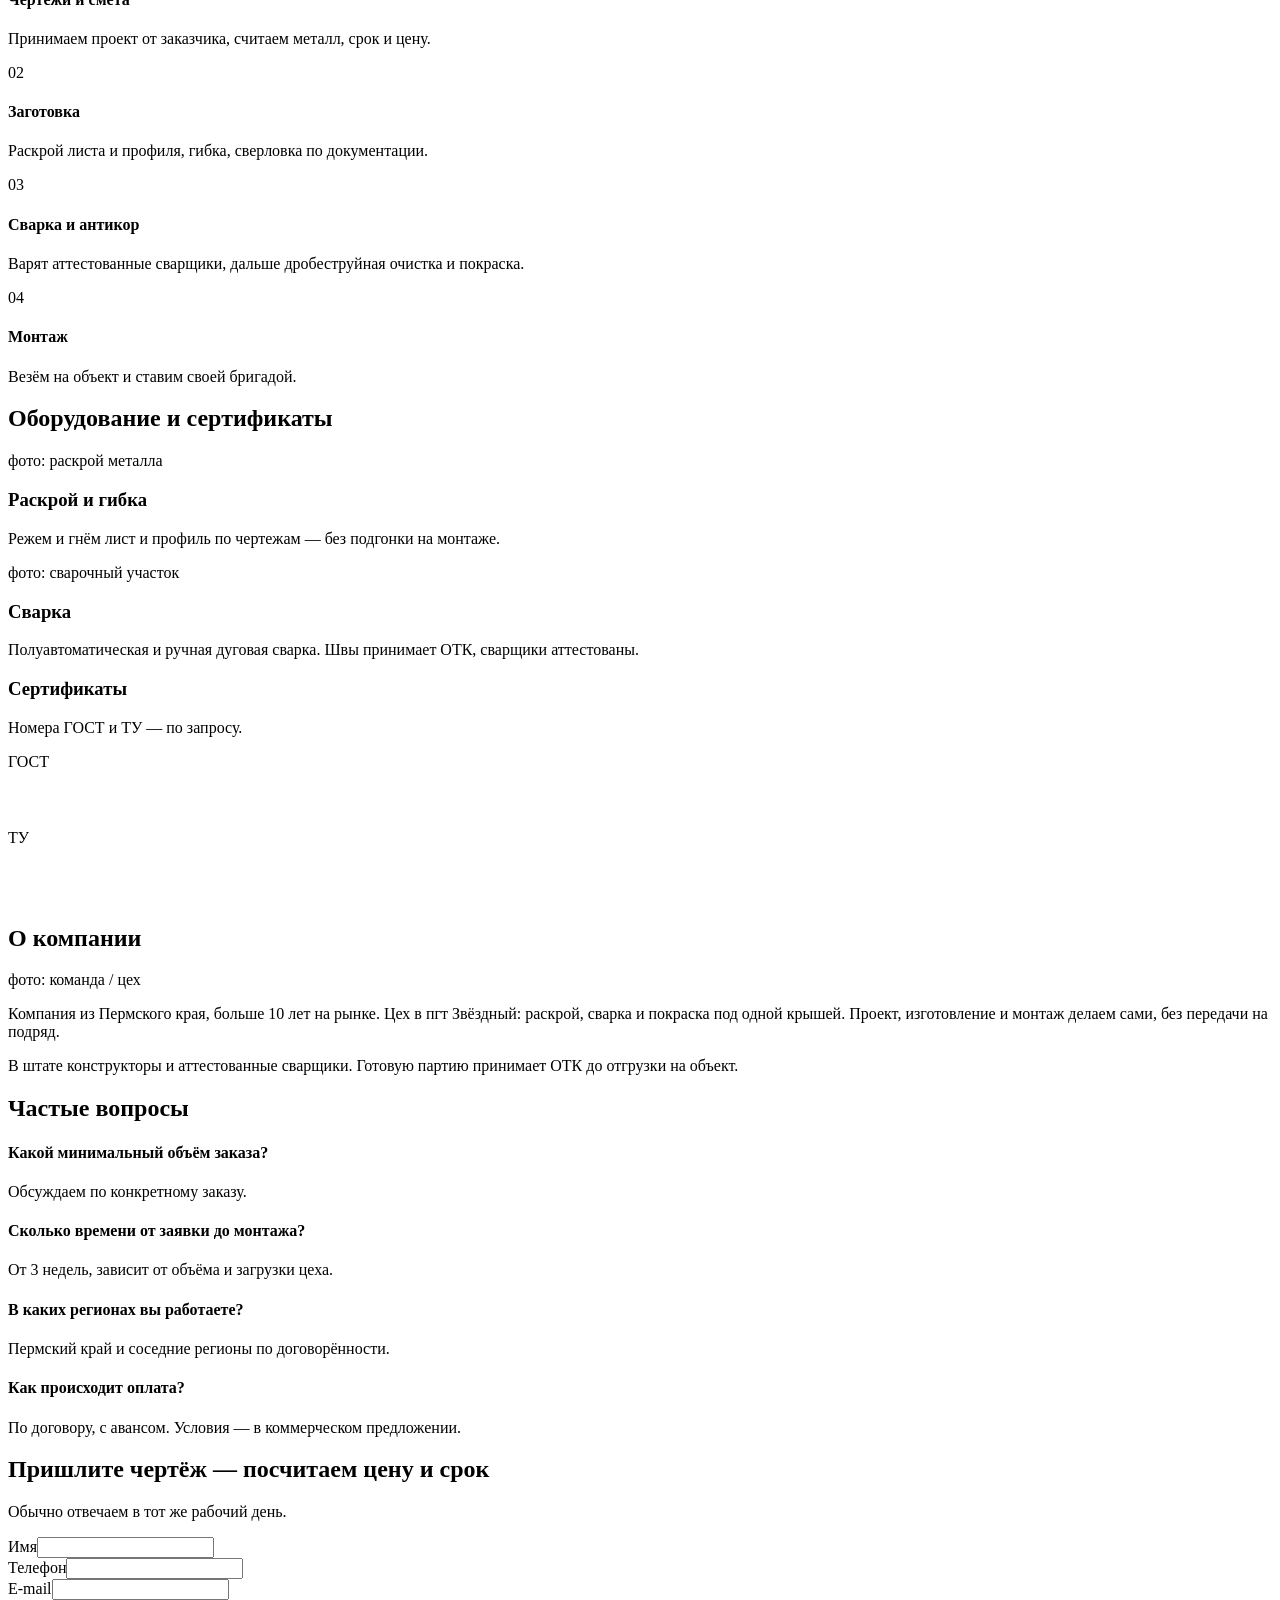
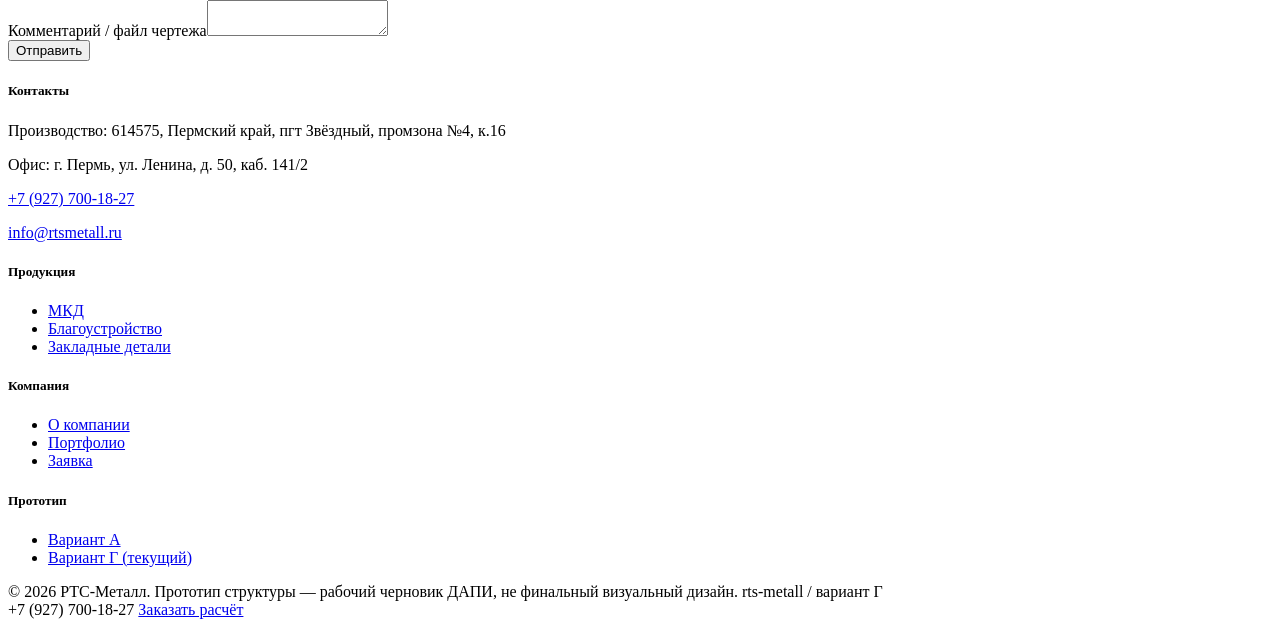
==== commit 6895bfdc: "Anti-slop pass on both prototype variants - New H1/lede: concrete positioning, no "полного цикла — о" ====
--- a/v2/index.html
+++ b/v2/index.html
@@ -30,17 +30,17 @@
 
   <section class="container hero-split">
     <div>
-      <h1>Металлоконструкции полного цикла — от чертежа до монтажа</h1>
-      <p class="lede">Проектируем, производим и монтируем металлоконструкции для застройщиков, благоустройства и городской инфраструктуры. Собственный цех, 10 лет на рынке.</p>
+      <h1>Металлоконструкции для застройщиков и городских объектов</h1>
+      <p class="lede">Свой цех в пгт Звёздный, Пермский край. Проект, изготовление, антикор и монтаж — всё внутри компании, без подряда на сторону. Больше 10 лет на рынке.</p>
       <div class="stat-inline">
-        <div><b>10 лет</b><span>опыта</span></div>
-        <div><b>20+</b><span>объектов</span></div>
-        <div><b>100%</b><span>своё производство</span></div>
+        <div><b>10+ лет</b><span>в Пермском крае</span></div>
+        <div><b>Свой цех</b><span>пгт Звёздный</span></div>
+        <div><b>Полный цикл</b><span>проект → монтаж</span></div>
       </div>
     </div>
     <div class="form-card">
       <h3>Оставить заявку</h3>
-      <p class="lede">Отправьте заявку и мы свяжемся с Вами в ближайшее время.</p>
+      <p class="lede">Позвоним в тот же рабочий день.</p>
       <form class="form" style="margin-top:16px">
         <div class="field full"><label for="name">Имя</label><input id="name" type="text" required></div>
         <div class="field full"><label for="phone">Телефон</label><input id="phone" type="tel" required></div>
@@ -51,42 +51,40 @@
   </section>
 
   <section class="container section">
-    <h2>Цифры и факты</h2>
+    <h2>Коротко о производстве</h2>
     <div class="stats-grid">
-      <div class="stat-box"><div class="num">10 лет</div><div class="cap">опыта специалистов</div></div>
-      <div class="stat-box"><div class="num">100т</div><div class="cap">производственная мощность в месяц</div></div>
-      <div class="stat-box"><div class="num">20+</div><div class="cap">объектов в Пермском крае</div></div>
-      <div class="stat-box"><div class="num">100%</div><div class="cap">собственное производство</div></div>
+      <div class="stat-box"><div class="num">10+ лет</div><div class="cap">в Пермском крае</div></div>
+      <div class="stat-box"><div class="num">Свой цех</div><div class="cap">пгт Звёздный</div></div>
+      <div class="stat-box"><div class="num">Полный цикл</div><div class="cap">проект → цех → монтаж</div></div>
     </div>
   </section>
 
   <section class="container section" id="directions">
     <h2>Направления производства</h2>
-    <p class="lede">Три сферы, под каждую — свой лендинг с деталями, сертификатами и формой заявки.</p>
     <div class="cards-3">
       <div class="card">
         <div class="ph-img"><span class="cap">фото: каркас МКД</span></div>
         <h3>Металлоконструкции для МКД</h3>
-        <p>Каркасные конструкции, балконы и лоджии, лестничные марши, ограждения и закладные — для застройщиков многоквартирного жилья.</p>
+        <p>Каркас, лестничные марши, балконные плиты, ограждения и закладные детали для многоквартирных домов. Работаем по проекту застройщика.</p>
         <a class="btn small" href="#">Подробнее →</a>
       </div>
       <div class="card">
         <div class="ph-img"><span class="cap">фото: благоустройство</span></div>
         <h3>Благоустройство и городская инфраструктура</h3>
-        <p>Ограждения территорий, козырьки и навесы, лестничные ограждения — для управляющих компаний и муниципальных заказчиков.</p>
+        <p>Ограждения территорий, козырьки, навесы, урны и малые формы для управляющих компаний и муниципальных заказчиков.</p>
         <a class="btn small" href="#">Подробнее →</a>
       </div>
       <div class="card">
         <div class="ph-img"><span class="cap">фото: опора освещения</span></div>
         <h3>Закладные детали и опоры освещения</h3>
-        <p>Трубчатые закладные детали для опор уличного освещения, молниезащиты и энергообъектов.</p>
+        <p>Трубчатые закладные под опоры уличного освещения, молниезащиту и энергообъекты. Режем и гнём по ГОСТ.</p>
         <a class="btn small" href="#">Подробнее →</a>
       </div>
     </div>
   </section>
 
   <section class="container section" id="cases">
-    <h2>Реализованные проекты</h2>
+    <h2>Что уже сделали</h2>
     <div class="cases">
       <div class="case">
         <div class="ph-img"><span class="cap">фото объекта</span></div>
@@ -104,23 +102,23 @@
   </section>
 
   <section class="container section">
-    <h2>Производственный цикл</h2>
+    <h2>Как идёт заказ</h2>
     <div class="steps">
-      <div class="step"><div class="n">01</div><h4>Получение чертежей, проекта</h4><p>Анализ и уточнение требований заказчика.</p></div>
-      <div class="step"><div class="n">02</div><h4>Контроль качества</h4><p>Проверка соответствия стандартам на каждом этапе.</p></div>
-      <div class="step"><div class="n">03</div><h4>Производство</h4><p>Изготовление на современном оборудовании.</p></div>
-      <div class="step"><div class="n">04</div><h4>Монтаж</h4><p>Установка на объекте в срок.</p></div>
-    </div>
-  </section>
-
-  <section class="container section">
-    <h2>Технологии и сертификаты</h2>
+      <div class="step"><div class="n">01</div><h4>Чертежи и смета</h4><p>Принимаем проект от заказчика, считаем металл, срок и цену.</p></div>
+      <div class="step"><div class="n">02</div><h4>Заготовка</h4><p>Раскрой листа и профиля, гибка, сверловка по документации.</p></div>
+      <div class="step"><div class="n">03</div><h4>Сварка и антикор</h4><p>Варят аттестованные сварщики, дальше дробеструйная очистка и покраска.</p></div>
+      <div class="step"><div class="n">04</div><h4>Монтаж</h4><p>Везём на объект и ставим своей бригадой.</p></div>
+    </div>
+  </section>
+
+  <section class="container section">
+    <h2>Оборудование и сертификаты</h2>
     <div class="cards-3">
-      <div class="card"><div class="ph-img"><span class="cap">фото: ЧПУ-станок</span></div><h3>Станки с ЧПУ</h3><p>Высокоточная обработка металла.</p></div>
-      <div class="card"><div class="ph-img"><span class="cap">фото: сварочный участок</span></div><h3>Сварочное производство</h3><p>Аттестованные сварщики и контроль швов.</p></div>
+      <div class="card"><div class="ph-img"><span class="cap">фото: раскрой металла</span></div><h3>Раскрой и гибка</h3><p>Режем и гнём лист и профиль по чертежам — без подгонки на монтаже.</p></div>
+      <div class="card"><div class="ph-img"><span class="cap">фото: сварочный участок</span></div><h3>Сварка</h3><p>Полуавтоматическая и ручная дуговая сварка. Швы принимает ОТК, сварщики аттестованы.</p></div>
       <div class="card">
         <h3>Сертификаты</h3>
-        <p>Точные номера — после брифа с клиентом.</p>
+        <p>Номера ГОСТ и ТУ — по запросу.</p>
         <div class="badges" style="margin-top:auto">
           <div class="badge" style="width:76px;height:76px"><span>ГОСТ</span></div>
           <div class="badge" style="width:76px;height:76px"><span>ТУ</span></div>
@@ -134,25 +132,25 @@
     <div class="team">
       <div class="ph-img"><span class="cap">фото: команда / цех</span></div>
       <div>
-        <p>Работаем в Пермском крае больше 10 лет. Собственный цех в пгт Звёздный, полный цикл — от проектирования до монтажа на объекте.</p>
-        <p style="margin-top:12px">Команда мастеров и аттестованных сварщиков с профильным опытом. Контроль качества на каждом этапе производства.</p>
-      </div>
-    </div>
-  </section>
-
-  <section class="container section">
-    <h2>FAQ</h2>
+        <p>Компания из Пермского края, больше 10 лет на рынке. Цех в пгт Звёздный: раскрой, сварка и покраска под одной крышей. Проект, изготовление и монтаж делаем сами, без передачи на подряд.</p>
+        <p style="margin-top:12px">В штате конструкторы и аттестованные сварщики. Готовую партию принимает ОТК до отгрузки на объект.</p>
+      </div>
+    </div>
+  </section>
+
+  <section class="container section">
+    <h2>Частые вопросы</h2>
     <div class="faq">
-      <div class="faq-item"><h4>Какой минимальный объём заказа?</h4><p>Уточняется у клиента.</p></div>
-      <div class="faq-item"><h4>Сколько времени от заявки до монтажа?</h4><p>В среднем от 3 недель, в зависимости от объёма проекта.</p></div>
-      <div class="faq-item"><h4>В каких регионах вы работаете?</h4><p>Пермский край; расширение географии — уточняется у клиента.</p></div>
-      <div class="faq-item"><h4>Как происходит оплата?</h4><p>Уточняется у клиента.</p></div>
+      <div class="faq-item"><h4>Какой минимальный объём заказа?</h4><p>Обсуждаем по конкретному заказу.</p></div>
+      <div class="faq-item"><h4>Сколько времени от заявки до монтажа?</h4><p>От 3 недель, зависит от объёма и загрузки цеха.</p></div>
+      <div class="faq-item"><h4>В каких регионах вы работаете?</h4><p>Пермский край и соседние регионы по договорённости.</p></div>
+      <div class="faq-item"><h4>Как происходит оплата?</h4><p>По договору, с авансом. Условия — в коммерческом предложении.</p></div>
     </div>
   </section>
 
   <section class="container section" id="form">
-    <h2>Свяжитесь с нами для расчёта вашего проекта</h2>
-    <p class="lede">Отправьте заявку и мы свяжемся с Вами в ближайшее время.</p>
+    <h2>Пришлите чертёж — посчитаем цену и срок</h2>
+    <p class="lede">Обычно отвечаем в тот же рабочий день.</p>
     <form class="form">
       <div class="field"><label for="name2">Имя</label><input id="name2" type="text" required></div>
       <div class="field"><label for="phone2">Телефон</label><input id="phone2" type="tel" required></div>
